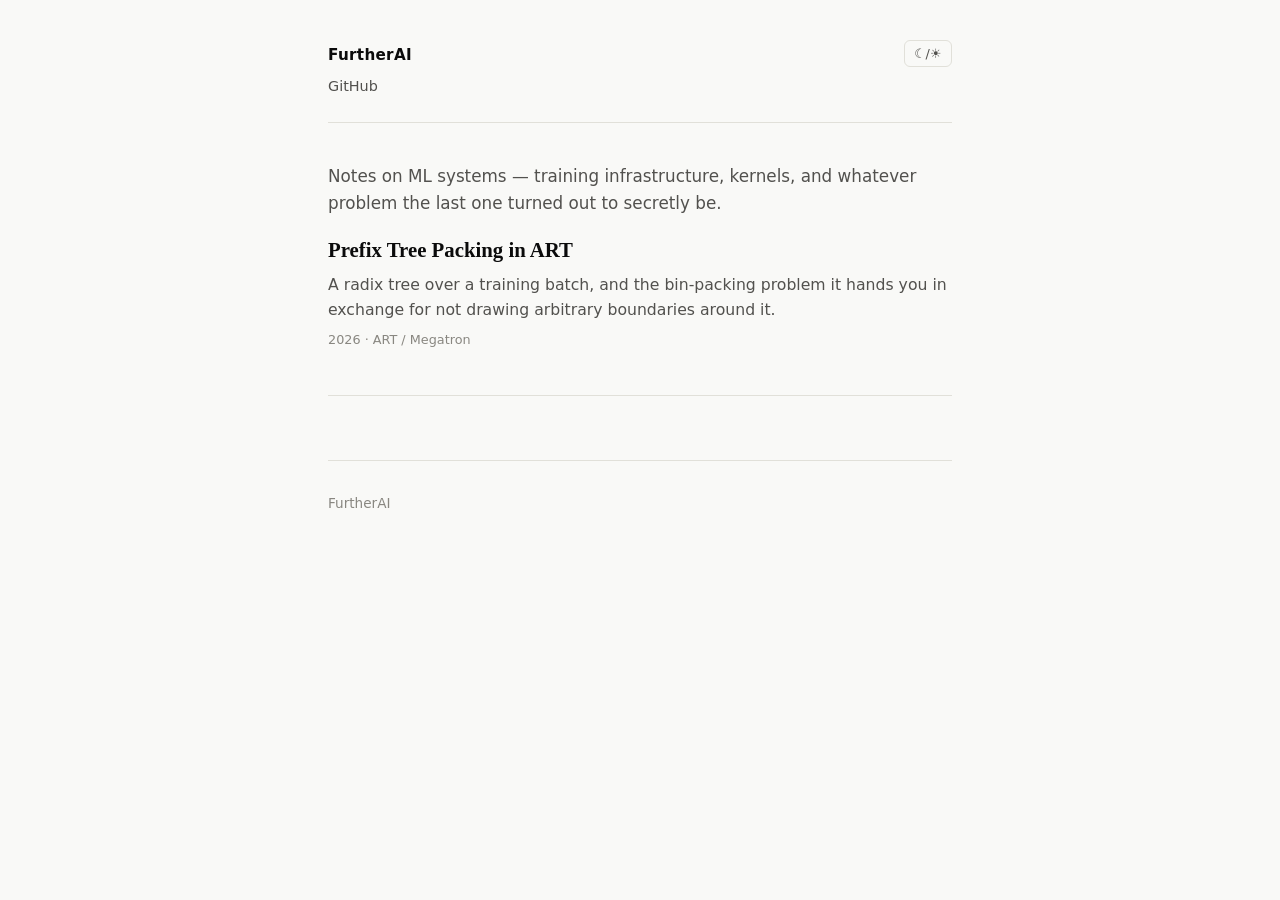
==== index.html @ 0196dd4e "Scaffold blog: shared design system + listing page" ====
<!doctype html>
<html lang="en">
<head>
  <meta charset="utf-8" />
  <meta name="viewport" content="width=device-width, initial-scale=1" />
  <title>FurtherAI</title>
  <meta name="description" content="Notes on ML systems: training infrastructure, kernels, and the occasional bin-packing problem." />
  <script src="assets/js/theme.js"></script>
  <link rel="stylesheet" href="assets/css/base.css" />
  <style>
    .posts { list-style: none; margin: 0; padding: 0; }
    .post-entry {
      display: block;
      padding: 1.5rem 0;
      border-bottom: 1px solid var(--hairline);
      text-decoration: none;
      color: inherit;
    }
    .post-entry:first-child { padding-top: 0; }
    .post-entry:hover .post-title { color: var(--accent); }
    .post-title {
      font-family: var(--serif);
      font-size: 1.3rem;
      font-weight: 600;
      margin: 0 0 0.35rem;
    }
    .post-dek {
      font-family: var(--sans);
      color: var(--text-secondary);
      font-size: 0.98rem;
      margin: 0 0 0.5rem;
    }
    .post-meta {
      font-family: var(--sans);
      color: var(--text-muted);
      font-size: 0.8rem;
    }
    button[data-theme-toggle] {
      font-family: var(--sans);
      font-size: 0.8rem;
      background: none;
      border: 1px solid var(--hairline);
      border-radius: 6px;
      color: var(--text-secondary);
      padding: 0.3rem 0.6rem;
      cursor: pointer;
      float: right;
    }
  </style>
</head>
<body>
  <div class="wrap">
    <header class="site">
      <button data-theme-toggle aria-label="Toggle dark mode">☾/☀</button>
      <a class="brand" href="/blog/">FurtherAI</a>
      <nav><a href="https://github.com/FurtherAI" target="_blank" rel="noopener">GitHub</a></nav>
    </header>

    <p class="dek">Notes on ML systems &mdash; training infrastructure, kernels, and whatever
    problem the last one turned out to secretly be.</p>

    <ul class="posts">
      <li>
        <a class="post-entry" href="posts/prefix-tree-packing/">
          <p class="post-title">Prefix Tree Packing in ART</p>
          <p class="post-dek">A radix tree over a training batch, and the bin-packing problem
          it hands you in exchange for not drawing arbitrary boundaries around it.</p>
          <p class="post-meta">2026 &middot; ART / Megatron</p>
        </a>
      </li>
    </ul>

    <footer class="site">FurtherAI</footer>
  </div>
</body>
</html>
---- assets/css/base.css ----
/* Shared design system for FurtherAI's blog. Reused across every post. */

:root {
  color-scheme: light;
  --surface-page:    #f9f9f7;
  --surface-card:    #fcfcfb;
  --surface-code:    #f2f1ec;
  --text-primary:    #0b0b0b;
  --text-secondary:  #52514e;
  --text-muted:      #898781;
  --hairline:        #e1e0d9;
  --border:          rgba(11, 11, 11, 0.10);
  --accent:          #2a78d6;

  --series-1: #2a78d6; /* blue    */
  --series-2: #eb6834; /* orange  */
  --series-3: #1baf7a; /* aqua    */
  --series-4: #eda100; /* yellow  */
  --series-5: #e87ba4; /* magenta */
  --series-6: #008300; /* green   */
  --series-7: #4a3aa7; /* violet  */
  --series-8: #e34948; /* red     */

  --seq-100: #cde2fb; --seq-150: #b7d3f6; --seq-200: #9ec5f4; --seq-250: #86b6ef;
  --seq-300: #6da7ec; --seq-350: #5598e7; --seq-400: #3987e5; --seq-450: #2a78d6;
  --seq-500: #256abf; --seq-550: #1c5cab; --seq-600: #184f95; --seq-650: #104281;
  --seq-700: #0d366b;

  --status-good: #0ca30c;
  --status-warning: #fab219;
  --status-serious: #ec835a;
  --status-critical: #d03b3b;

  --serif: "Iowan Old Style", "Palatino Linotype", Palatino, Georgia, "Times New Roman", serif;
  --sans: system-ui, -apple-system, "Segoe UI", sans-serif;
  --mono: ui-monospace, SFMono-Regular, "SF Mono", Menlo, Consolas, "Liberation Mono", monospace;

  --content-width: 42rem;
  --wide-width: 60rem;
}

@media (prefers-color-scheme: dark) {
  :root:where(:not([data-theme="light"])) {
    color-scheme: dark;
    --surface-page:   #0d0d0d;
    --surface-card:   #1a1a19;
    --surface-code:   #17201a;
    --text-primary:   #ffffff;
    --text-secondary: #c3c2b7;
    --text-muted:     #898781;
    --hairline:       #2c2c2a;
    --border:         rgba(255, 255, 255, 0.10);
    --accent:         #3987e5;

    --series-1: #3987e5;
    --series-2: #d95926;
    --series-3: #199e70;
    --series-4: #c98500;
    --series-5: #d55181;
    --series-6: #008300;
    --series-7: #9085e9;
    --series-8: #e66767;

    --status-good: #0ca30c;
    --status-warning: #fab219;
    --status-serious: #ec835a;
    --status-critical: #e66767;
  }
}

:root[data-theme="dark"] {
  color-scheme: dark;
  --surface-page:   #0d0d0d;
  --surface-card:   #1a1a19;
  --surface-code:   #17201a;
  --text-primary:   #ffffff;
  --text-secondary: #c3c2b7;
  --text-muted:     #898781;
  --hairline:       #2c2c2a;
  --border:         rgba(255, 255, 255, 0.10);
  --accent:         #3987e5;

  --series-1: #3987e5;
  --series-2: #d95926;
  --series-3: #199e70;
  --series-4: #c98500;
  --series-5: #d55181;
  --series-6: #008300;
  --series-7: #9085e9;
  --series-8: #e66767;
}

* { box-sizing: border-box; }

html { -webkit-text-size-adjust: 100%; }

body {
  margin: 0;
  background: var(--surface-page);
  color: var(--text-primary);
  font-family: var(--serif);
  font-size: 1.125rem;
  line-height: 1.6;
  text-rendering: optimizeLegibility;
}

.wrap {
  max-width: var(--content-width);
  margin: 0 auto;
  padding: 0 1.5rem;
}

.wrap-wide {
  max-width: var(--wide-width);
  margin: 0 auto;
  padding: 0 1.5rem;
}

header.site {
  padding: 2.5rem 0 1.5rem;
  border-bottom: 1px solid var(--hairline);
  margin-bottom: 2.5rem;
}

header.site .brand {
  font-family: var(--sans);
  font-weight: 600;
  font-size: 0.95rem;
  letter-spacing: 0.02em;
  text-decoration: none;
  color: var(--text-primary);
}

header.site .brand:hover { color: var(--accent); }

header.site nav {
  font-family: var(--sans);
  font-size: 0.9rem;
  margin-top: 0.4rem;
}

header.site nav a {
  color: var(--text-secondary);
  text-decoration: none;
}

header.site nav a:hover { color: var(--accent); }

h1, h2, h3, h4 {
  font-family: var(--serif);
  font-weight: 600;
  line-height: 1.25;
  color: var(--text-primary);
}

h1 { font-size: 2.1rem; margin: 0 0 0.5rem; }
h2 { font-size: 1.5rem; margin: 2.75rem 0 1rem; }
h3 {
  font-family: var(--sans);
  font-size: 0.85rem;
  text-transform: uppercase;
  letter-spacing: 0.06em;
  color: var(--text-secondary);
  margin: 2rem 0 0.75rem;
}

p { margin: 0 0 1.25rem; }

a { color: var(--accent); }

.dek {
  font-family: var(--sans);
  color: var(--text-secondary);
  font-size: 1.05rem;
  margin: 0 0 1rem;
}

.meta {
  font-family: var(--sans);
  color: var(--text-muted);
  font-size: 0.85rem;
  margin: 0 0 2.5rem;
}

code, pre {
  font-family: var(--mono);
  font-size: 0.85em;
}

code {
  background: var(--surface-code);
  padding: 0.15em 0.35em;
  border-radius: 4px;
}

pre {
  background: var(--surface-code);
  border: 1px solid var(--hairline);
  border-radius: 8px;
  padding: 1rem 1.2rem;
  overflow-x: auto;
  line-height: 1.55;
}

pre code {
  background: none;
  padding: 0;
  border-radius: 0;
}

figure {
  margin: 2.25rem 0;
}

figure.wide {
  margin-left: calc((var(--content-width) - var(--wide-width)) / 2);
  margin-right: calc((var(--content-width) - var(--wide-width)) / 2);
}

@media (max-width: 62rem) {
  figure.wide { margin-left: 0; margin-right: 0; }
}

figcaption {
  font-family: var(--sans);
  font-size: 0.85rem;
  color: var(--text-muted);
  margin-top: 0.6rem;
  line-height: 1.5;
}

figcaption .key { color: var(--text-secondary); }

.card {
  background: var(--surface-card);
  border: 1px solid var(--hairline);
  border-radius: 10px;
}

.tk-label {
  font-family: var(--mono);
  font-size: 0.72rem;
}

blockquote {
  margin: 1.5rem 0;
  padding-left: 1.1rem;
  border-left: 2px solid var(--hairline);
  color: var(--text-secondary);
}

hr.rule {
  border: none;
  border-top: 1px solid var(--hairline);
  margin: 3rem 0;
}

footer.site {
  margin-top: 4rem;
  padding: 2rem 0 3rem;
  border-top: 1px solid var(--hairline);
  font-family: var(--sans);
  font-size: 0.85rem;
  color: var(--text-muted);
}
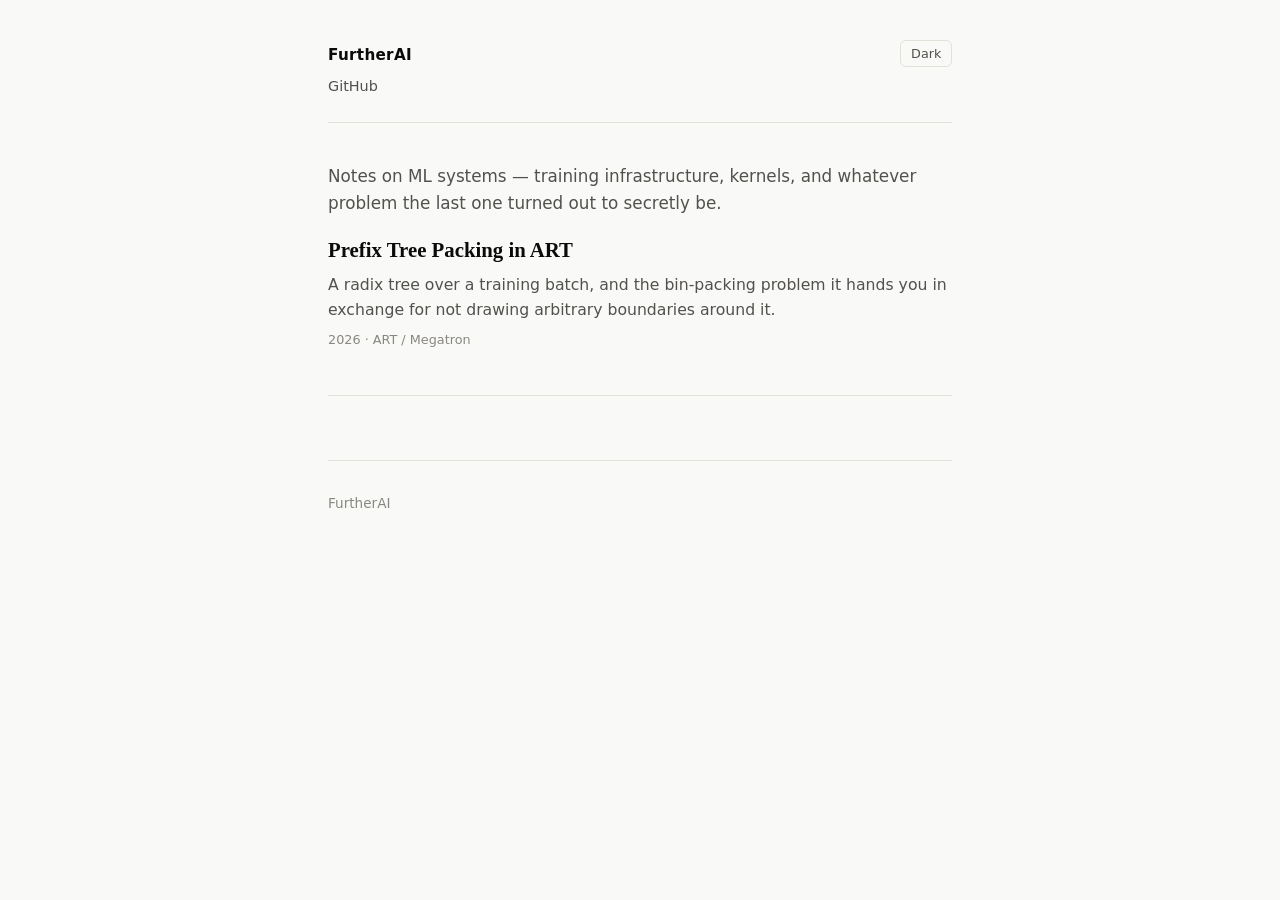
==== commit 8d98a05d: "Add first post: Prefix Tree Packing in ART Radix-tree packing, generalized bin packing over marginal" ====
--- a/index.html
+++ b/index.html
@@ -51,7 +51,7 @@
 <body>
   <div class="wrap">
     <header class="site">
-      <button data-theme-toggle aria-label="Toggle dark mode">☾/☀</button>
+      <button data-theme-toggle aria-label="Toggle dark mode">Dark</button>
       <a class="brand" href="/blog/">FurtherAI</a>
       <nav><a href="https://github.com/FurtherAI" target="_blank" rel="noopener">GitHub</a></nav>
     </header>
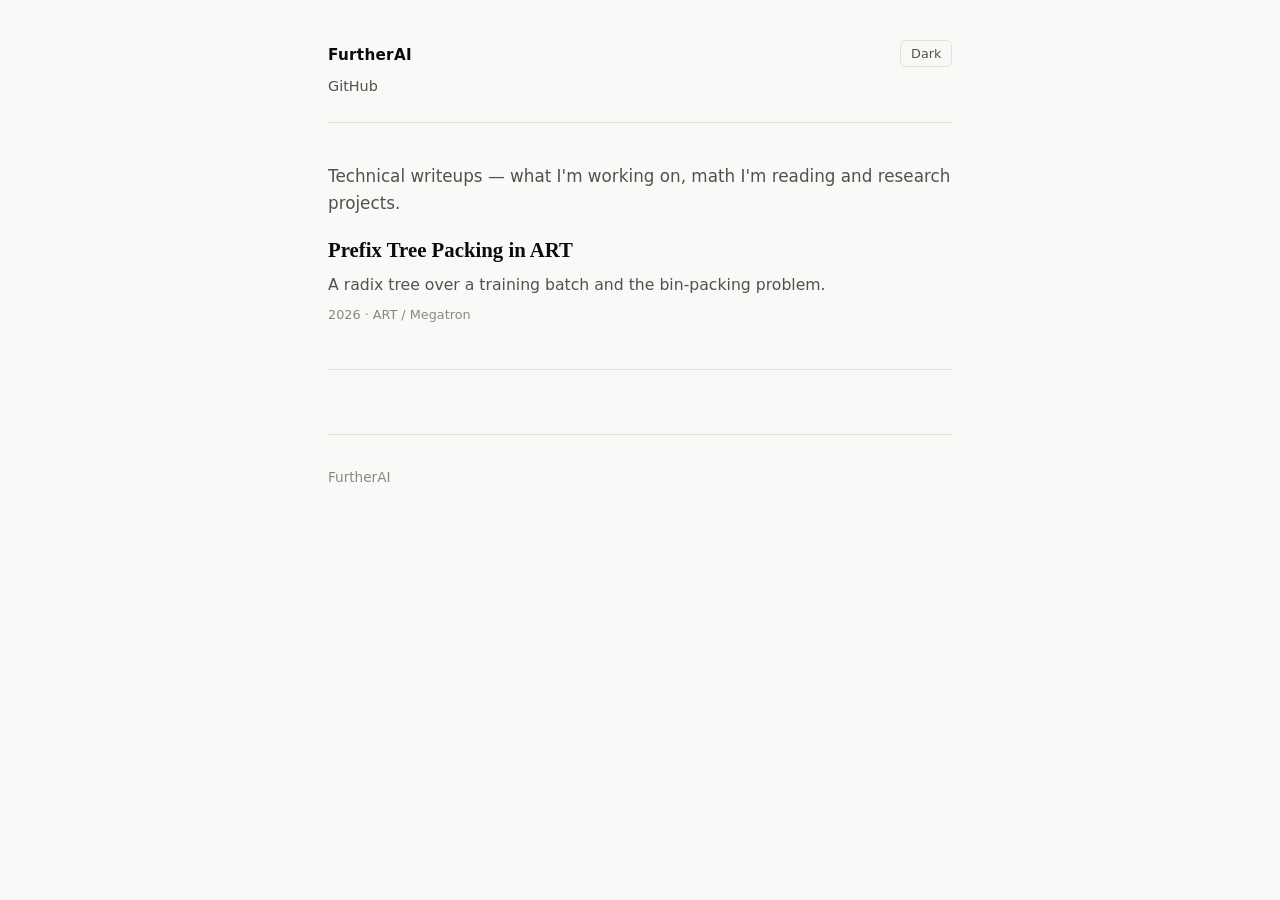
==== commit 6cf01734: "Revise intro/refinements copy, fix figure-1 segment alignment - Author edits: sharpen the intro (cau" ====
--- a/index.html
+++ b/index.html
@@ -56,15 +56,13 @@
       <nav><a href="https://github.com/FurtherAI" target="_blank" rel="noopener">GitHub</a></nav>
     </header>
 
-    <p class="dek">Notes on ML systems &mdash; training infrastructure, kernels, and whatever
-    problem the last one turned out to secretly be.</p>
+    <p class="dek">Technical writeups &mdash; what I'm working on, math I'm reading and research projects.</p>
 
     <ul class="posts">
       <li>
         <a class="post-entry" href="posts/prefix-tree-packing/">
           <p class="post-title">Prefix Tree Packing in ART</p>
-          <p class="post-dek">A radix tree over a training batch, and the bin-packing problem
-          it hands you in exchange for not drawing arbitrary boundaries around it.</p>
+          <p class="post-dek">A radix tree over a training batch and the bin-packing problem.</p>
           <p class="post-meta">2026 &middot; ART / Megatron</p>
         </a>
       </li>
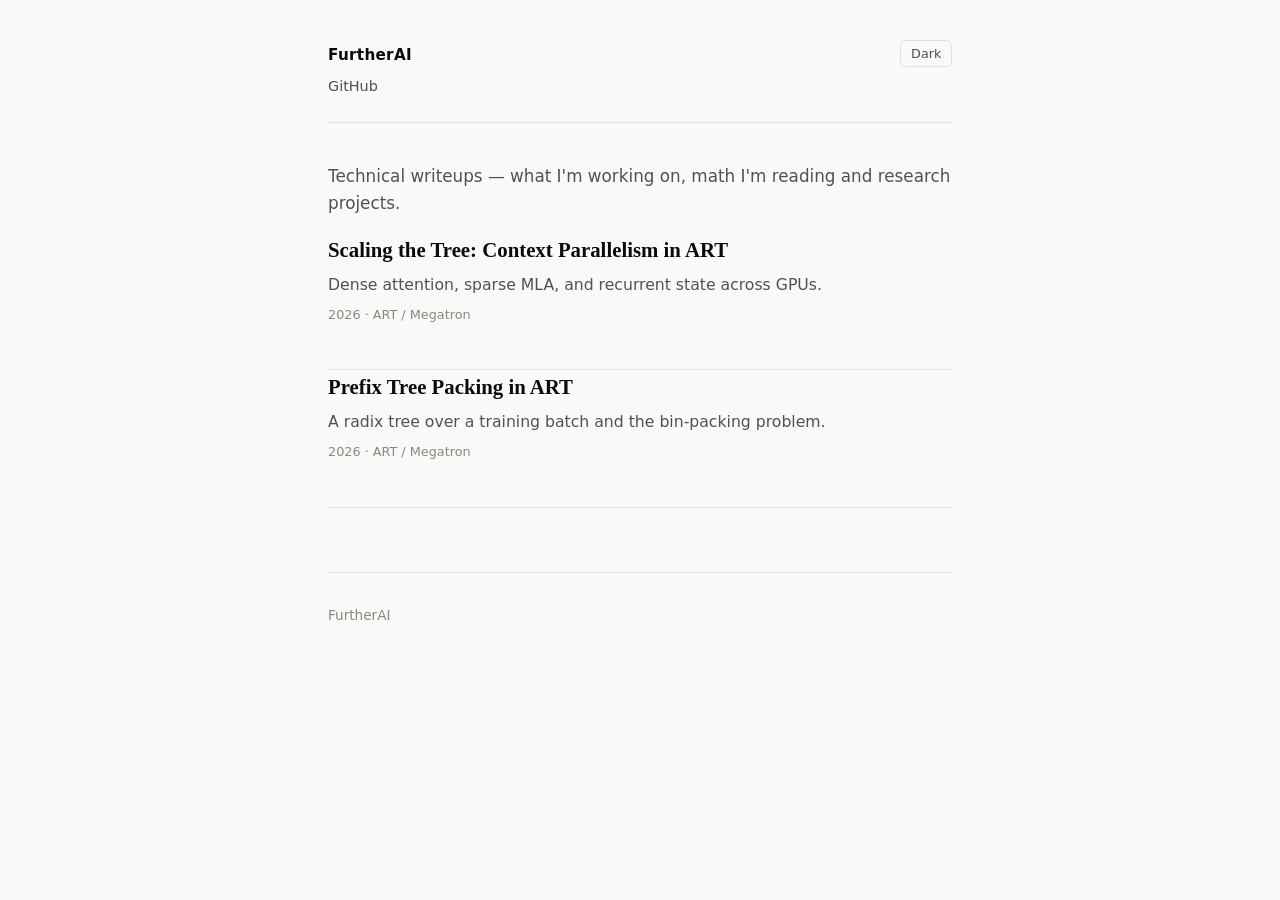
==== commit db277282: "Polish and validate context parallelism article" ====
--- a/index.html
+++ b/index.html
@@ -60,6 +60,13 @@
 
     <ul class="posts">
       <li>
+        <a class="post-entry" href="posts/context-parallelism/">
+          <p class="post-title">Scaling the Tree: Context Parallelism in ART</p>
+          <p class="post-dek">Dense attention, sparse MLA, and recurrent state across GPUs.</p>
+          <p class="post-meta">2026 &middot; ART / Megatron</p>
+        </a>
+      </li>
+      <li>
         <a class="post-entry" href="posts/prefix-tree-packing/">
           <p class="post-title">Prefix Tree Packing in ART</p>
           <p class="post-dek">A radix tree over a training batch and the bin-packing problem.</p>
--- a/assets/css/base.css
+++ b/assets/css/base.css
@@ -31,6 +31,21 @@
   --status-serious: #ec835a;
   --status-critical: #d03b3b;
 
+  /* Tokyo Glow has no light variant; these are darkened versions of the same
+     hues for contrast on a light surface, not a second real theme. */
+  --tok-comment:  #5b6494;
+  --tok-string:   #2f6690;
+  --tok-number:   #3c4f9e;
+  --tok-name:     #3c4f9e;
+  --tok-funcname: #3b5bdb;
+  --tok-classname:#2f6690;
+  --tok-self:     #1c7fb0;
+  --tok-boolnone: #0f7a7f;
+  --tok-keyword:  #0e7c9e;
+  --tok-cmpop:    #3c4f9e;
+  --tok-bracket:  #5a72c4;
+  --tok-plain:    #52514e;
+
   --serif: "Iowan Old Style", "Palatino Linotype", Palatino, Georgia, "Times New Roman", serif;
   --sans: system-ui, -apple-system, "Segoe UI", sans-serif;
   --mono: ui-monospace, SFMono-Regular, "SF Mono", Menlo, Consolas, "Liberation Mono", monospace;
@@ -44,7 +59,20 @@
     color-scheme: dark;
     --surface-page:   #0d0d0d;
     --surface-card:   #1a1a19;
-    --surface-code:   #17201a;
+    --surface-code:   #1a1b26;
+
+    --tok-comment:  #7d89ce;
+    --tok-string:   #6496c8;
+    --tok-number:   #c0caf5;
+    --tok-name:     #c0caf5;
+    --tok-funcname: #7aa2f7;
+    --tok-classname:#6496c8;
+    --tok-self:     #3ca2d5;
+    --tok-boolnone: #41a6b5;
+    --tok-keyword:  #89ddff;
+    --tok-cmpop:    #c0caf5;
+    --tok-bracket:  #9abdf5;
+    --tok-plain:    #a9b1d6;
     --text-primary:   #ffffff;
     --text-secondary: #c3c2b7;
     --text-muted:     #898781;
@@ -72,7 +100,20 @@
   color-scheme: dark;
   --surface-page:   #0d0d0d;
   --surface-card:   #1a1a19;
-  --surface-code:   #17201a;
+  --surface-code:   #1a1b26;
+
+  --tok-comment:  #7d89ce;
+  --tok-string:   #6496c8;
+  --tok-number:   #c0caf5;
+  --tok-name:     #c0caf5;
+  --tok-funcname: #7aa2f7;
+  --tok-classname:#6496c8;
+  --tok-self:     #3ca2d5;
+  --tok-boolnone: #41a6b5;
+  --tok-keyword:  #89ddff;
+  --tok-cmpop:    #c0caf5;
+  --tok-bracket:  #9abdf5;
+  --tok-plain:    #a9b1d6;
   --text-primary:   #ffffff;
   --text-secondary: #c3c2b7;
   --text-muted:     #898781;
@@ -206,7 +247,21 @@
   background: none;
   padding: 0;
   border-radius: 0;
-}
+  color: var(--tok-plain);
+}
+
+/* Python syntax highlighting, from a personal "Tokyo Glow" configuration */
+.tok-comment   { color: var(--tok-comment); font-style: italic; }
+.tok-string    { color: var(--tok-string); }
+.tok-number    { color: var(--tok-number); }
+.tok-name      { color: var(--tok-name); }
+.tok-funcname  { color: var(--tok-funcname); }
+.tok-classname { color: var(--tok-classname); }
+.tok-self      { color: var(--tok-self); }
+.tok-boolnone  { color: var(--tok-boolnone); }
+.tok-keyword   { color: var(--tok-keyword); }
+.tok-cmpop     { color: var(--tok-cmpop); }
+.tok-bracket   { color: var(--tok-bracket); }
 
 figure {
   margin: 2.25rem 0;
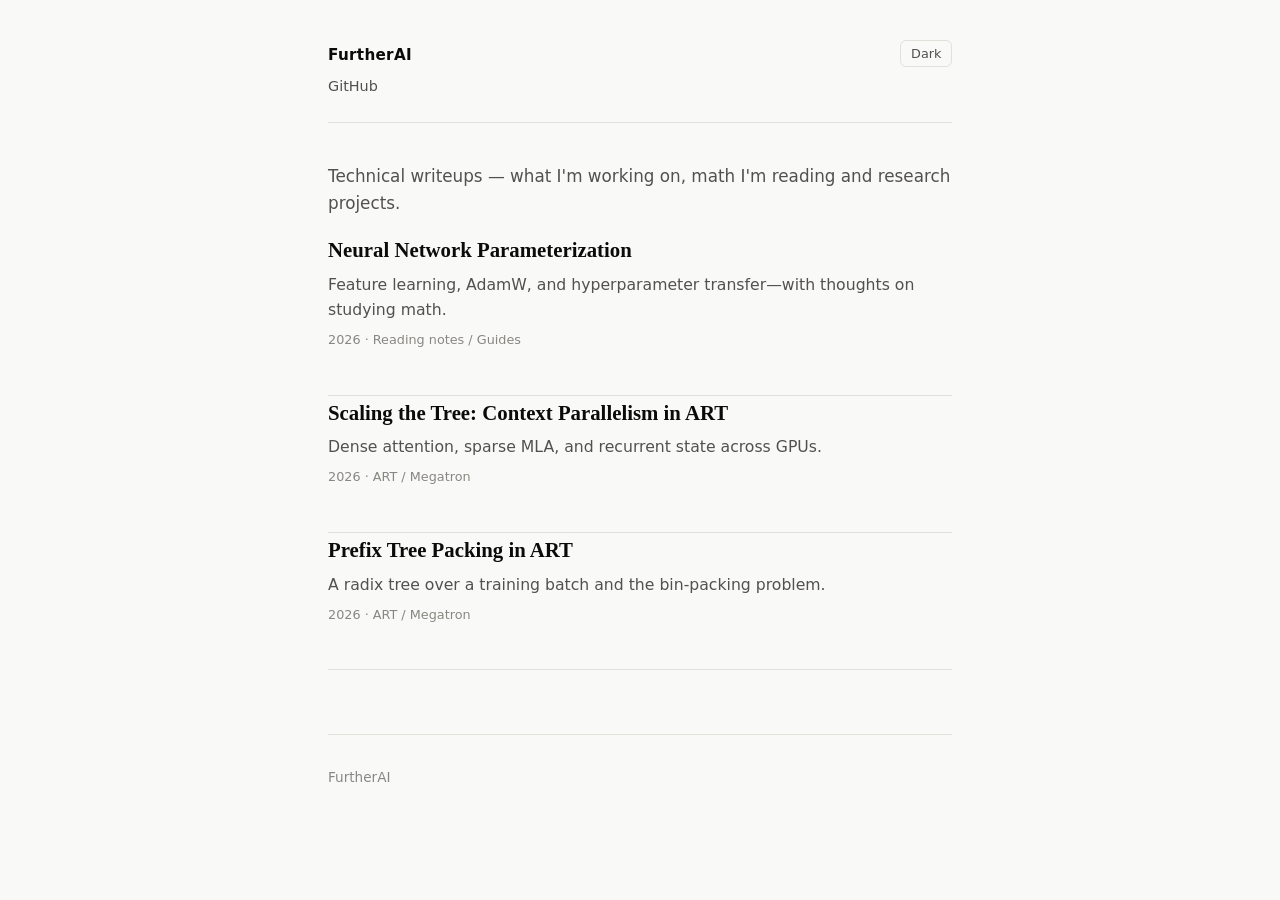
==== commit 03308488: "Publish neural network parameterization notes and guides" ====
--- a/index.html
+++ b/index.html
@@ -60,6 +60,13 @@
 
     <ul class="posts">
       <li>
+        <a class="post-entry" href="posts/nn_parameterization/">
+          <p class="post-title">Neural Network Parameterization</p>
+          <p class="post-dek">Feature learning, AdamW, and hyperparameter transfer—with thoughts on studying math.</p>
+          <p class="post-meta">2026 &middot; Reading notes / Guides</p>
+        </a>
+      </li>
+      <li>
         <a class="post-entry" href="posts/context-parallelism/">
           <p class="post-title">Scaling the Tree: Context Parallelism in ART</p>
           <p class="post-dek">Dense attention, sparse MLA, and recurrent state across GPUs.</p>
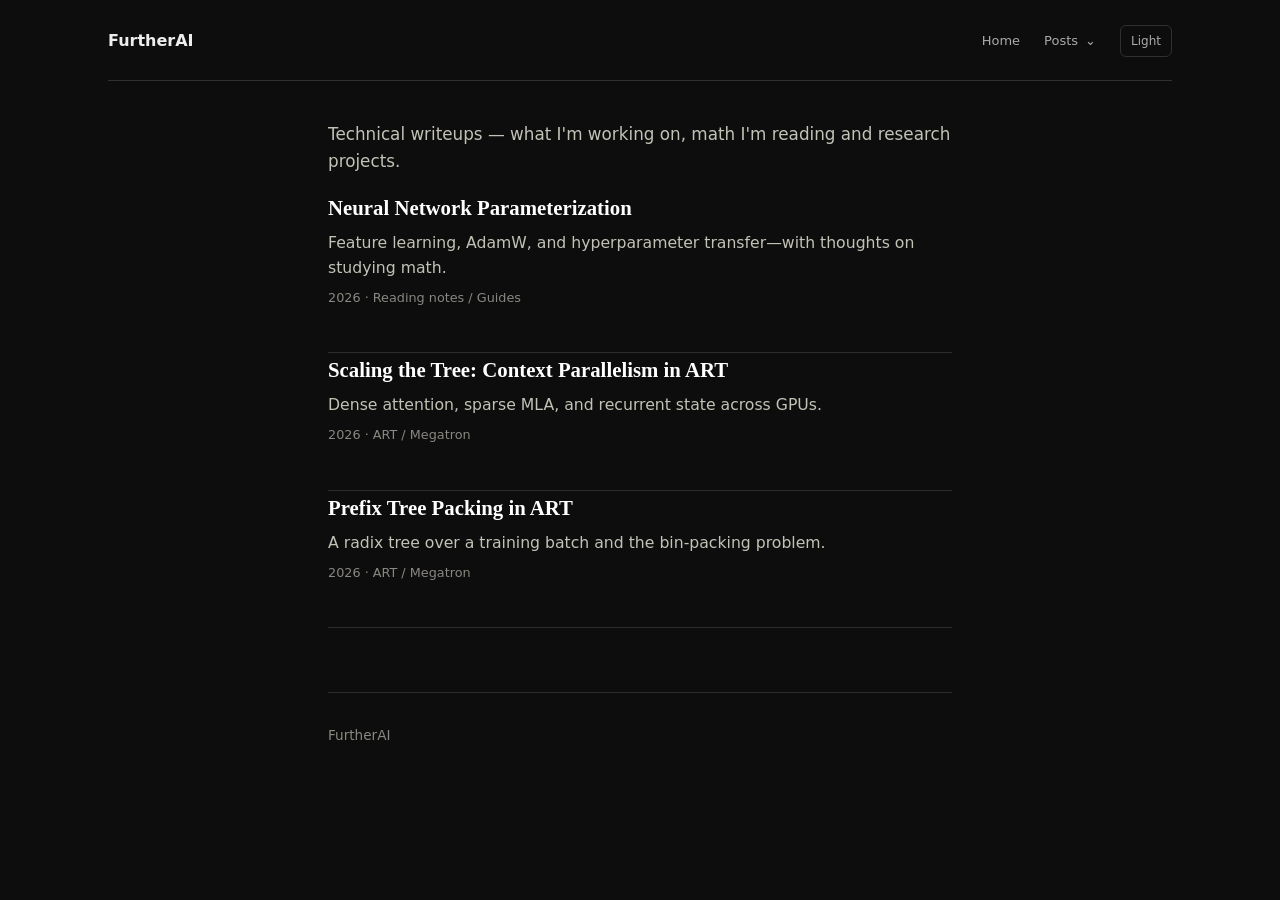
==== commit 27ab5fa4: "Standardize site header across home and all posts" ====
--- a/index.html
+++ b/index.html
@@ -35,26 +35,13 @@
       color: var(--text-muted);
       font-size: 0.8rem;
     }
-    button[data-theme-toggle] {
-      font-family: var(--sans);
-      font-size: 0.8rem;
-      background: none;
-      border: 1px solid var(--hairline);
-      border-radius: 6px;
-      color: var(--text-secondary);
-      padding: 0.3rem 0.6rem;
-      cursor: pointer;
-      float: right;
-    }
   </style>
+<link rel="stylesheet" href="./assets/css/navigation.css?v=20261112-header">
 </head>
 <body>
-  <div class="wrap">
-    <header class="site">
-      <button data-theme-toggle aria-label="Toggle dark mode">Dark</button>
-      <a class="brand" href="/blog/">FurtherAI</a>
-      <nav><a href="https://github.com/FurtherAI" target="_blank" rel="noopener">GitHub</a></nav>
-    </header>
+<header class="blog_header"><div class="blog_header_inner"><a class="blog_brand" href="./" aria-label="FurtherAI home">FurtherAI</a><nav class="blog_nav" aria-label="Site"><a href="./">Home</a><details class="blog_posts"><summary>Posts</summary><nav class="post_menu" aria-label="Blog posts"><a href="./posts/nn_parameterization/">Neural network parameterization</a><a href="./posts/context-parallelism/">Context parallelism in ART</a><a href="./posts/prefix-tree-packing/">Prefix tree packing in ART</a></nav></details><button class="blog_theme" type="button" data-theme-toggle aria-label="Toggle color theme">Dark</button></nav></div></header>
+  <div class="wrap" style="padding-top:40px">
+
 
     <p class="dek">Technical writeups &mdash; what I'm working on, math I'm reading and research projects.</p>
 
--- a/assets/css/navigation.css
+++ b/assets/css/navigation.css
@@ -0,0 +1,20 @@
+/* Shared site header, isolated from each article's typography and details styles. */
+.blog_header{--header_bg:#0d0d0d;--header_card:#1a1a19;--header_hover:#252525;--header_ink:#ededed;--header_muted:#aaa;--header_line:#303030;background:var(--header_bg);color:var(--header_ink);margin:0;padding:0;font:13px/1.5 system-ui,-apple-system,'Segoe UI',sans-serif}
+:root[data-theme=light] .blog_header{--header_bg:#f9f9f7;--header_card:#fcfcfb;--header_hover:#eeede8;--header_ink:#151515;--header_muted:#62615e;--header_line:#deddd7}
+.blog_header .blog_header_inner{max-width:1160px;margin:0 auto;padding:24px 48px;min-height:81px;display:flex;align-items:center;justify-content:space-between;gap:20px;position:relative}
+.blog_header .blog_header_inner::after{content:'';position:absolute;bottom:0;left:48px;right:48px;border-bottom:1px solid var(--header_line)}
+.blog_header a{font:inherit;letter-spacing:0;text-transform:none;text-decoration:none;color:var(--header_muted)}
+.blog_header a:hover{color:var(--header_ink)}
+.blog_header .blog_brand{font-size:16px;font-weight:600;color:var(--header_ink);white-space:nowrap}
+.blog_header .blog_nav{display:flex;align-items:center;gap:24px;margin:0;padding:0;font:inherit}
+.blog_header .blog_theme{float:none;display:block;font:inherit;font-size:12px;line-height:1;color:var(--header_muted);background:none;border:1px solid var(--header_line);border-radius:6px;height:32px;min-width:52px;padding:0 10px;cursor:pointer;margin:0}
+.blog_header .blog_theme:hover{background:var(--header_hover);color:var(--header_ink)}
+.blog_header .blog_posts{position:static;margin:0;padding:0;border:0;font:inherit;text-align:left;z-index:10}
+.blog_header .blog_posts summary{cursor:pointer;list-style:none;color:var(--header_muted);white-space:nowrap;margin:0;padding:0;border:0;font:inherit;letter-spacing:0}
+.blog_header .blog_posts summary::-webkit-details-marker{display:none}.blog_header .blog_posts summary::after{content:'⌄';margin-left:7px}
+.blog_header :is(a,button,summary):focus-visible{outline:2px solid var(--header_ink);outline-offset:5px}
+.blog_header .post_menu{position:absolute;right:48px;top:calc(100% - 4px);z-index:11;display:grid;gap:3px;width:min(290px,calc(100vw - 40px));padding:9px;margin:0;border:1px solid var(--header_line);border-radius:8px;background:var(--header_card);box-shadow:0 12px 30px #0003;align-items:stretch}
+.blog_header .post_menu a{display:block;white-space:normal;padding:10px 12px;border-radius:4px;font:13px/1.5 system-ui,-apple-system,'Segoe UI',sans-serif;color:var(--header_muted);text-decoration:none}
+.blog_header .post_menu a:hover,.blog_header .post_menu a[aria-current=page]{background:var(--header_hover);color:var(--header_ink)}
+@media(max-width:680px){.blog_header .blog_header_inner{padding:18px 23px;min-height:69px;gap:14px}.blog_header .blog_header_inner::after{left:23px;right:23px}.blog_header .blog_nav{gap:16px}.blog_header .post_menu{right:23px}.blog_header .blog_brand{font-size:15px}.blog_header .blog_theme{min-width:48px}}
+@media print{.blog_header{display:none}}
